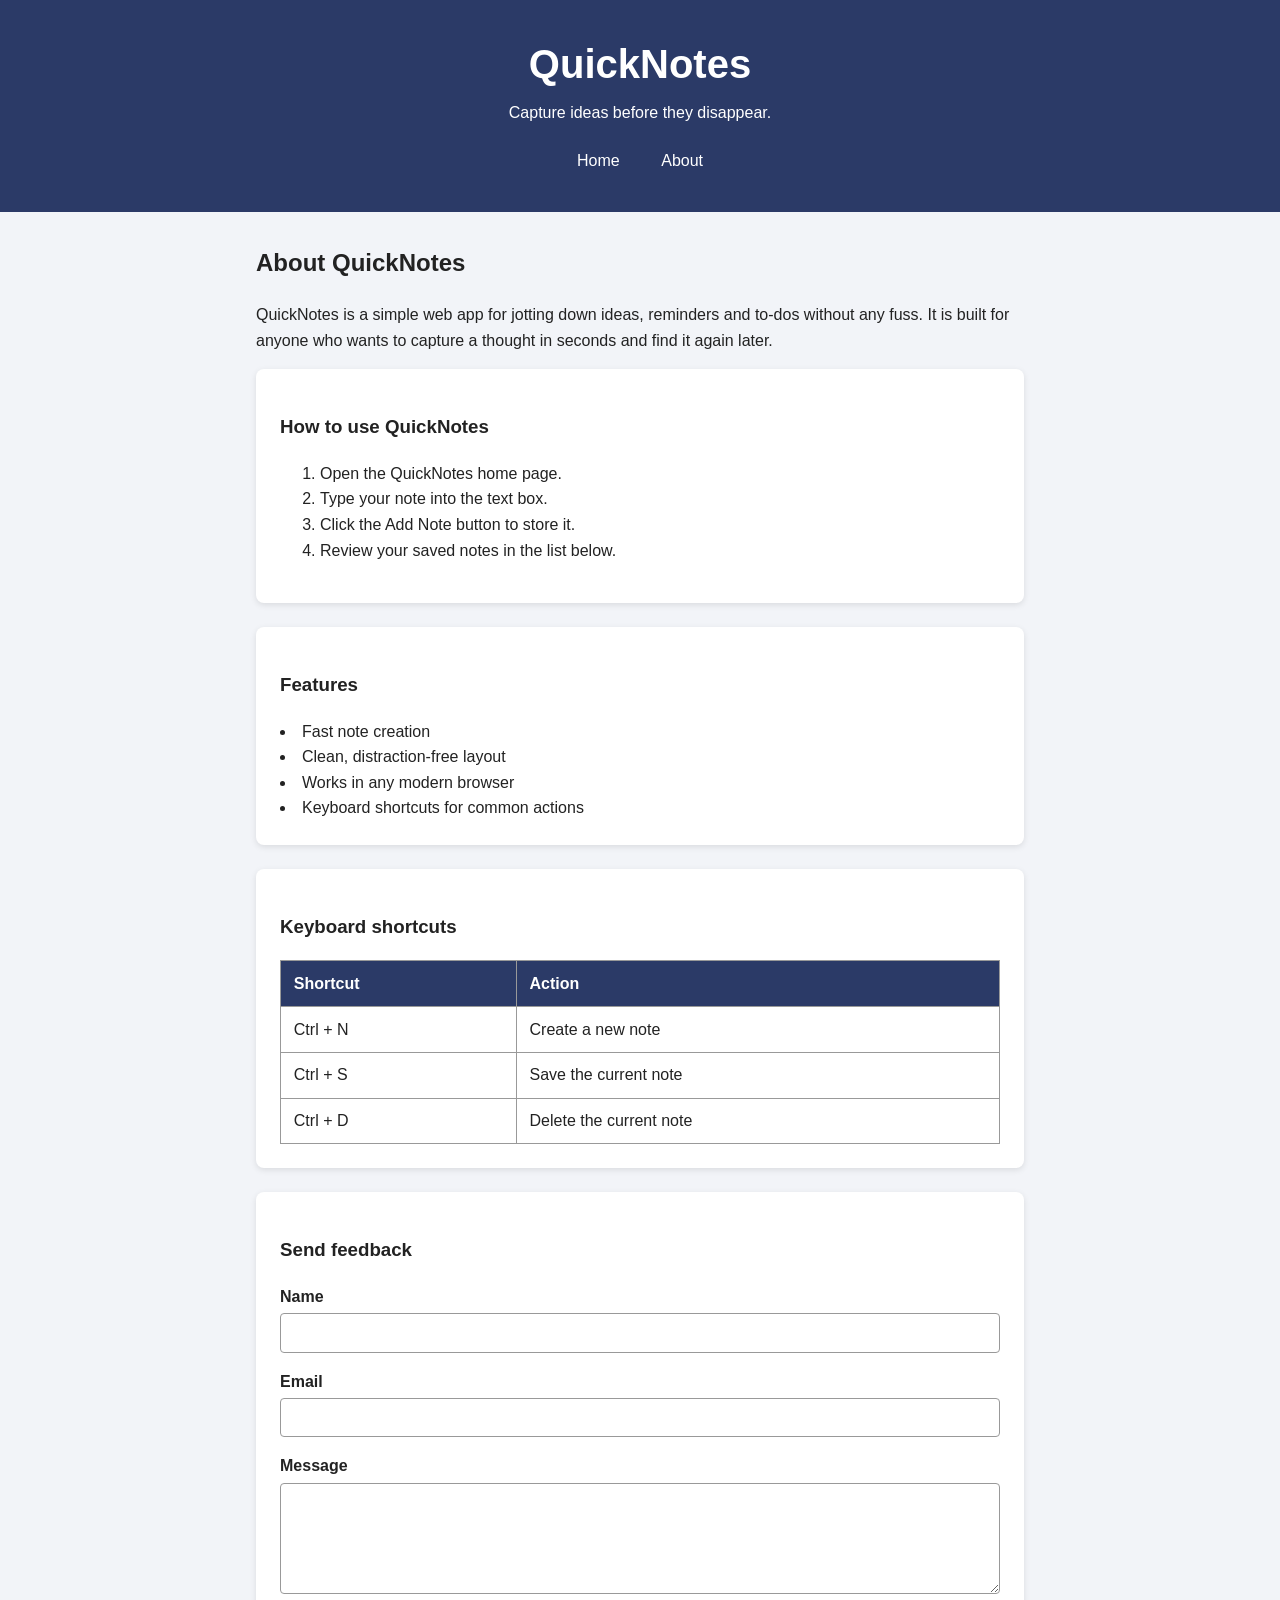
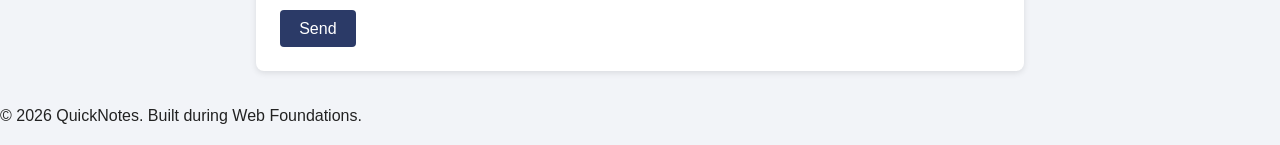
==== day2/about.html @ ebee6910 "Day 2 assignment" ====
<!DOCTYPE html>
<html lang="en">
  <head>
    <meta charset="UTF-8" />
    <meta name="viewport" content="width=device-width, initial-scale=1.0" />
    <title>About QuickNotes</title>
    <link rel="stylesheet" href="style.css" />
  </head>
  <body>
    <header>
      <h1>QuickNotes</h1>
      <p>Capture ideas before they disappear.</p>
      <nav>
        <a href="index.html">Home</a>
        <a href="about.html">About</a>
      </nav>
    </header>

    <main>
      <h2>About QuickNotes</h2>
      <p>
        QuickNotes is a simple web app for jotting down ideas, reminders and
        to-dos without any fuss. It is built for anyone who wants to capture a
        thought in seconds and find it again later.
      </p>

      <section>
        <h3>How to use QuickNotes</h3>
        <ol>
          <li>Open the QuickNotes home page.</li>
          <li>Type your note into the text box.</li>
          <li>Click the Add Note button to store it.</li>
          <li>Review your saved notes in the list below.</li>
        </ol>
      </section>

      <section>
        <h3>Features</h3>
        <ul class="features"></ul>
          <li>Fast note creation</li>
          <li>Clean, distraction-free layout</li>
          <li>Works in any modern browser</li>
          <li>Keyboard shortcuts for common actions</li>
        </ul>
      </section>

      <section>
        <h3>Keyboard shortcuts</h3>
        <table>
          <thead>
            <tr>
              <th>Shortcut</th>
              <th>Action</th>
            </tr>
          </thead>
          <tbody>
            <tr>
              <td>Ctrl + N</td>
              <td>Create a new note</td>
            </tr>
            <tr>
              <td>Ctrl + S</td>
              <td>Save the current note</td>
            </tr>
            <tr>
              <td>Ctrl + D</td>
              <td>Delete the current note</td>
            </tr>
          </tbody>
        </table>
      </section>

      <section>
        <h3>Send feedback</h3>
        <form action="#" method="post">
          <p>
            <label for="name">Name</label>
            <input type="text" id="name" name="name" required />
          </p>
          <p>
            <label for="email">Email</label>
            <input type="email" id="email" name="email" required />
          </p>
          <p>
            <label for="message">Message</label>
            <textarea id="message" name="message" rows="5" required></textarea>
          </p>
          <button type="submit">Send</button>
        </form>
      </section>
    </main>

    <footer>
      <p>&copy; 2026 QuickNotes. Built during Web Foundations.</p>
    </footer>
  </body>
</html>
---- day2/style.css ----
/* Reset and base */
*,
*::before,
*::after {
  box-sizing: border-box;
}

body {
  margin: 0;
  font-family: Arial, Helvetica, sans-serif;
  line-height: 1.6;
  color: #222;
  background-color: #f2f4f8;
}

/* Header */
header {
  background-color: #2b3a67;
  color: #fff;
  text-align: center;
  padding: 2rem 1rem;
}

header h1 {
  margin: 0 0 0.25rem;
  font-size: 2.5rem;
}

header p {
  margin: 0 0 1rem;
}

/* Navigation */
nav {
  display: flex;
  justify-content: center;
  gap: 16px;
}

nav a {
  color: #fff;
  text-decoration: none;
  padding: 0.4rem 0.8rem;
  border-radius: 4px;
  transition: background-color 0.3s ease, color 0.3s ease;
}

nav a:hover {
  background-color: #fff;
  color: #2b3a67;
}

/* Main and sections */
main {
  max-width: 800px;
  margin: 2rem auto;
  padding: 0 1rem;
}

section {
  background-color: #fff;
  padding: 1.5rem;
  margin-bottom: 1.5rem;
  border-radius: 8px;
  box-shadow: 0 2px 6px rgba(0, 0, 0, 0.1);
}

/* Features grid */
.features {
  list-style: none;
  padding: 0;
  margin: 0;
  display: grid;
  grid-template-columns: repeat(auto-fit, minmax(180px, 1fr));
  gap: 1rem;
}

.features li {
  background-color: #eef1fa;
  padding: 1rem;
  border-radius: 8px;
  text-align: center;
}

/* Table */
table {
  width: 100%;
  border-collapse: collapse;
}

th,
td {
  border: 1px solid #999;
  padding: 0.6rem 0.8rem;
  text-align: left;
}

th {
  background-color: #2b3a67;
  color: #fff;
}

/* Forms */
label {
  display: block;
  margin-bottom: 0.25rem;
  font-weight: bold;
}

input[type="text"],
input[type="email"],
textarea {
  display: block;
  width: 100%;
  padding: 0.6rem;
  margin-bottom: 1rem;
  border: 1px solid #999;
  border-radius: 4px;
  font-size: 1rem;
  font-family: inherit;
}

/* Buttons */
button {
  background-color: #2b3a67;
  color: #fff;
  border: none;
  padding: 0.6rem 1.2rem;
  border-radius: 4px;
  font-size: 1rem;
  cursor: pointer;
  transition: background-color 0.3s ease, transform 0.2s ease;
}

button:hover {
  background-color: #4a5fa8;
  transform: translateY(-2px);
}

/* Small screens */
@media (max-width: 600px) {
  header {
    padding: 1rem 0.5rem;
  }

  header h1 {
    font-size: 1.5rem;
  }

  main {
    margin: 1rem auto;
  }
}
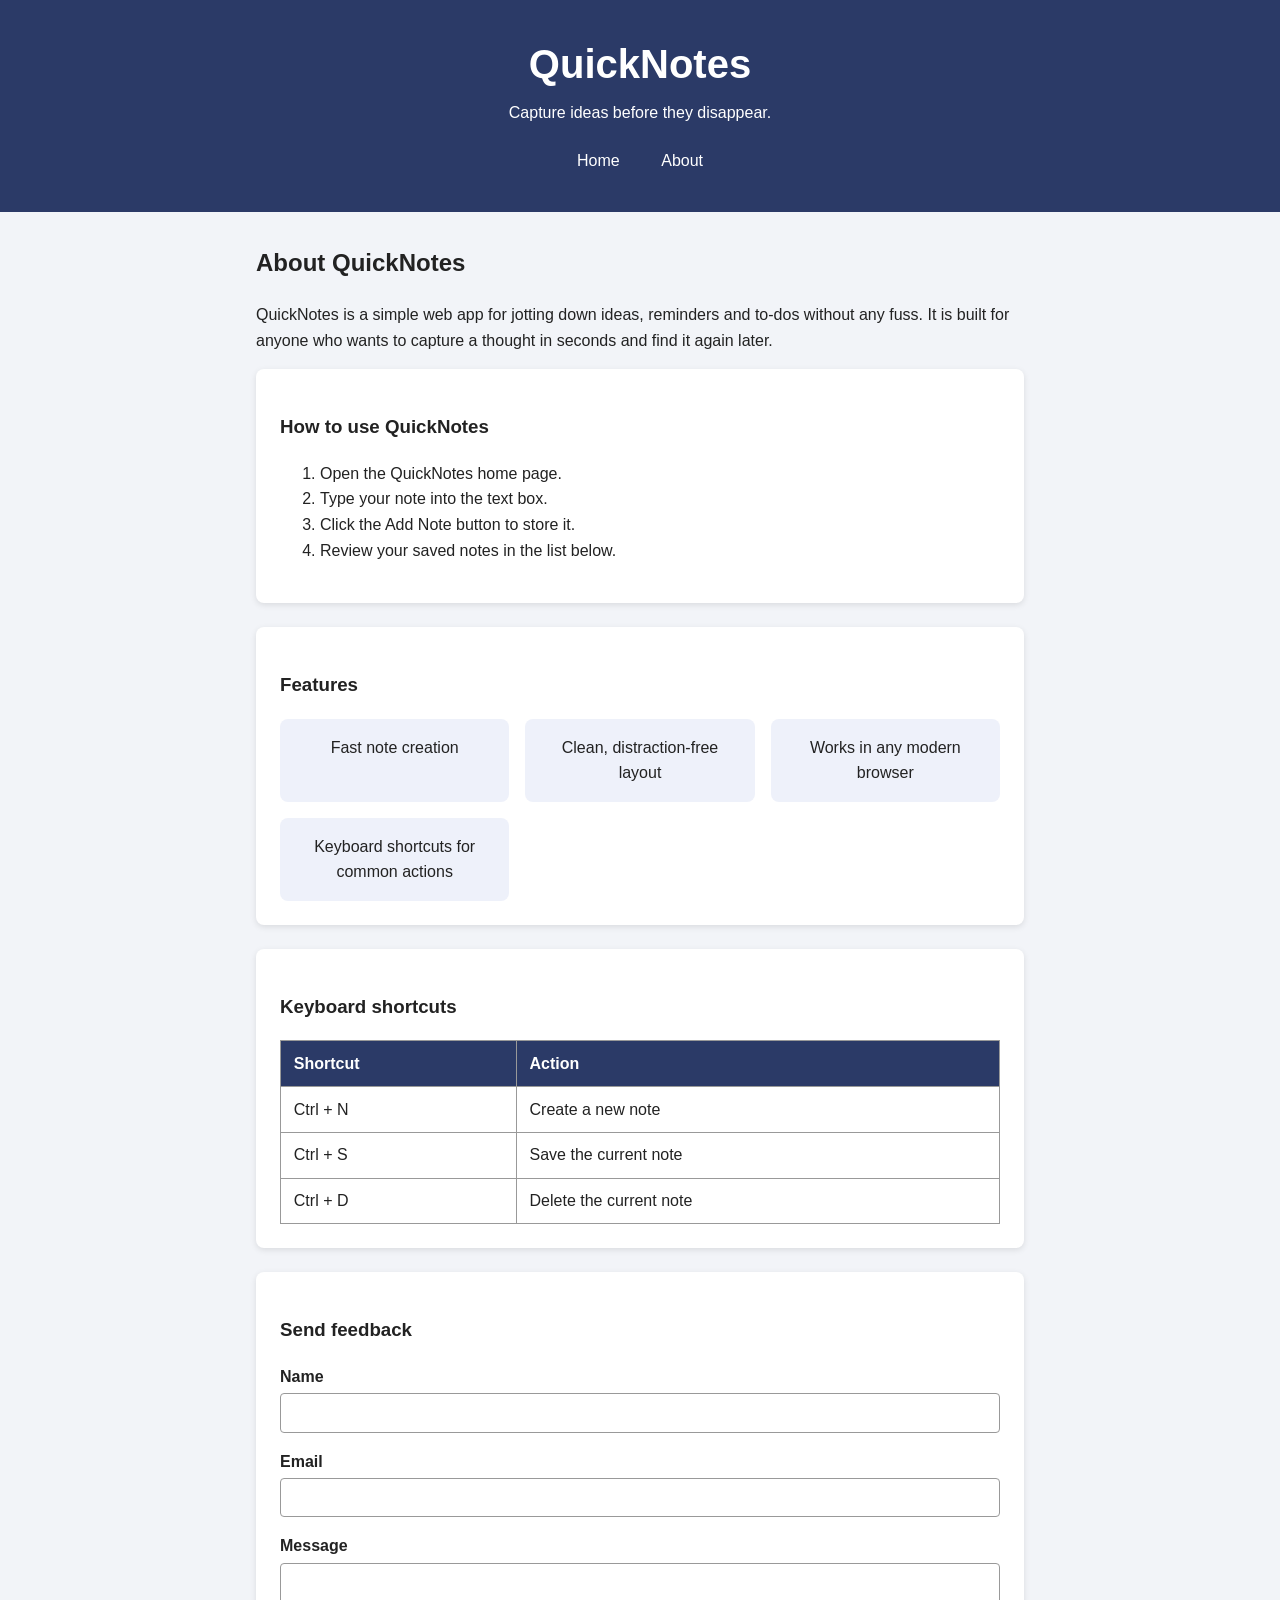
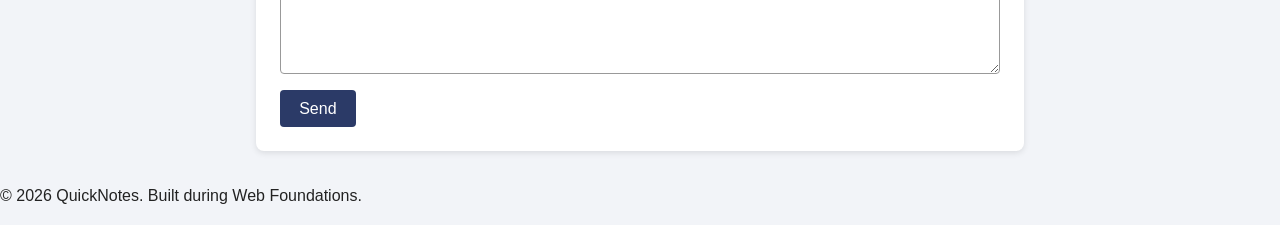
==== commit bfd44920: "Remove extra closing tag on list element" ====
--- a/day2/about.html
+++ b/day2/about.html
@@ -36,7 +36,7 @@
 
       <section>
         <h3>Features</h3>
-        <ul class="features"></ul>
+        <ul class="features">
           <li>Fast note creation</li>
           <li>Clean, distraction-free layout</li>
           <li>Works in any modern browser</li>
